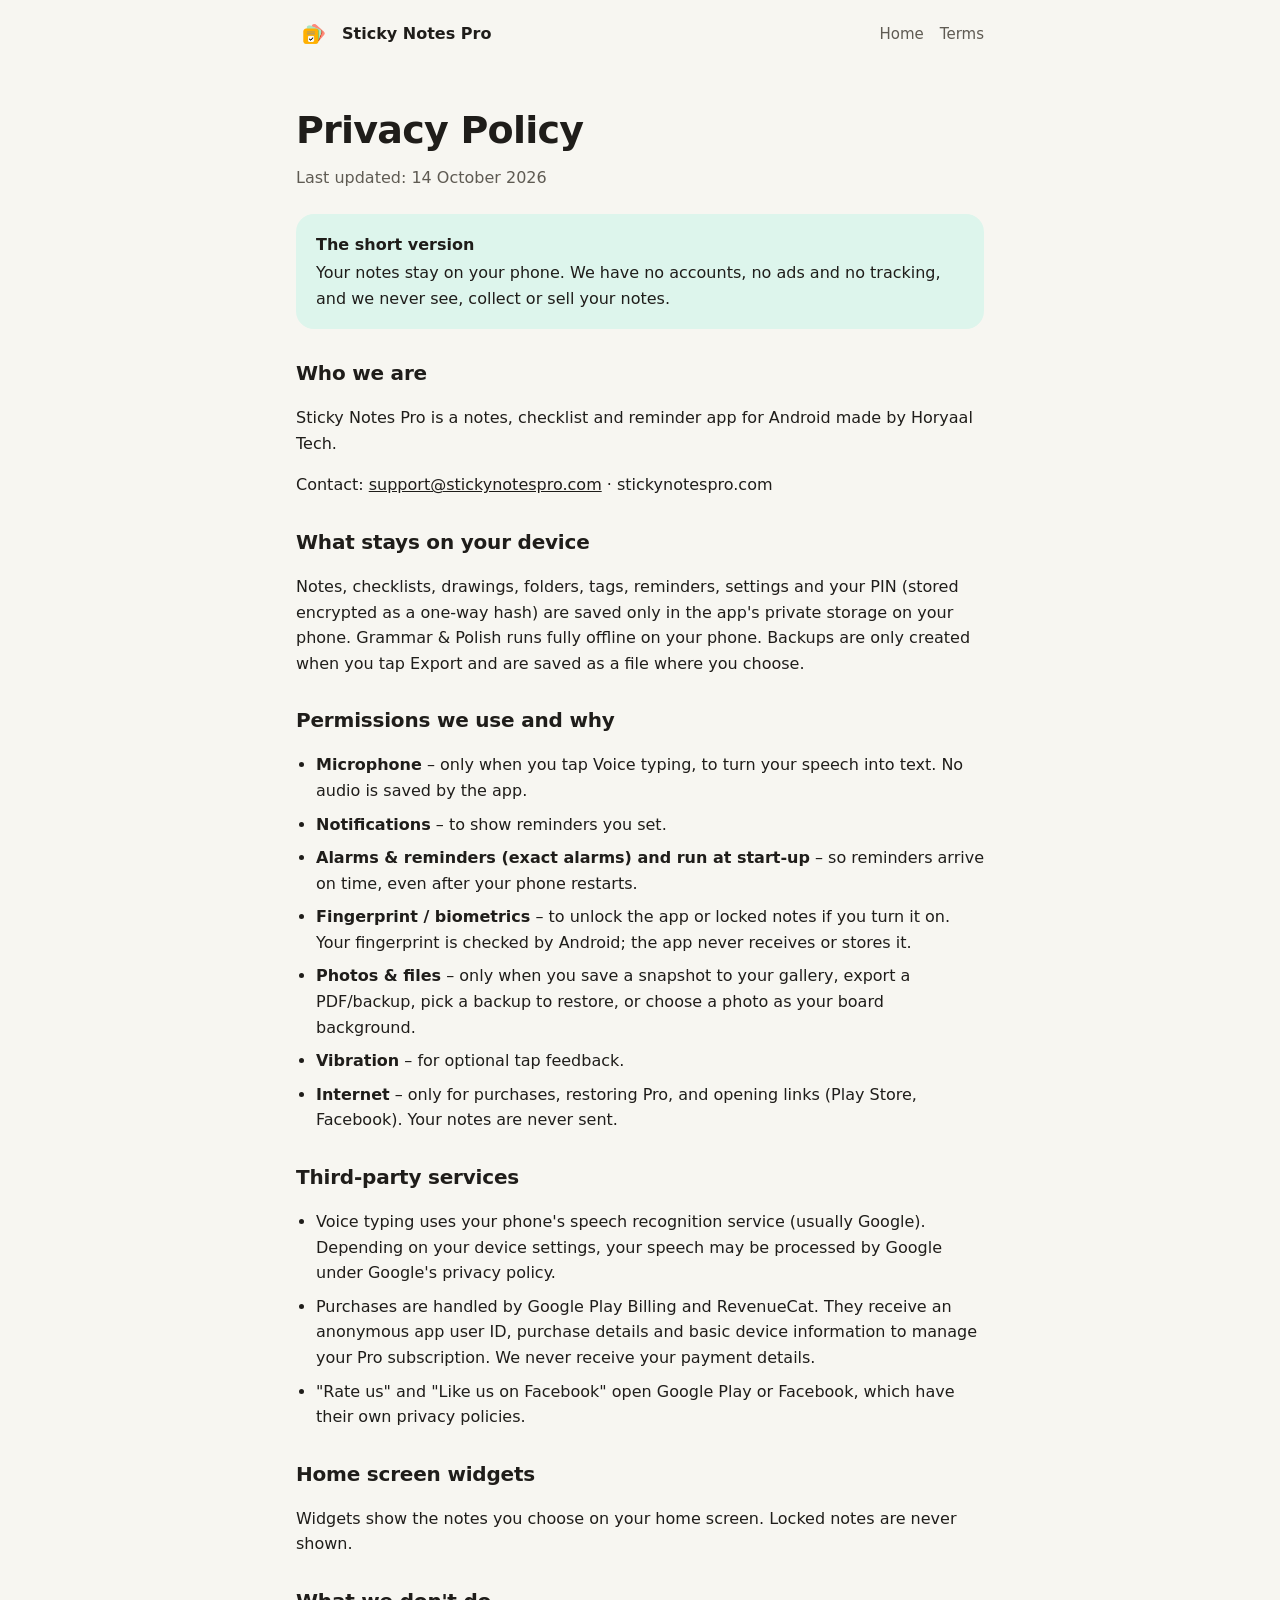
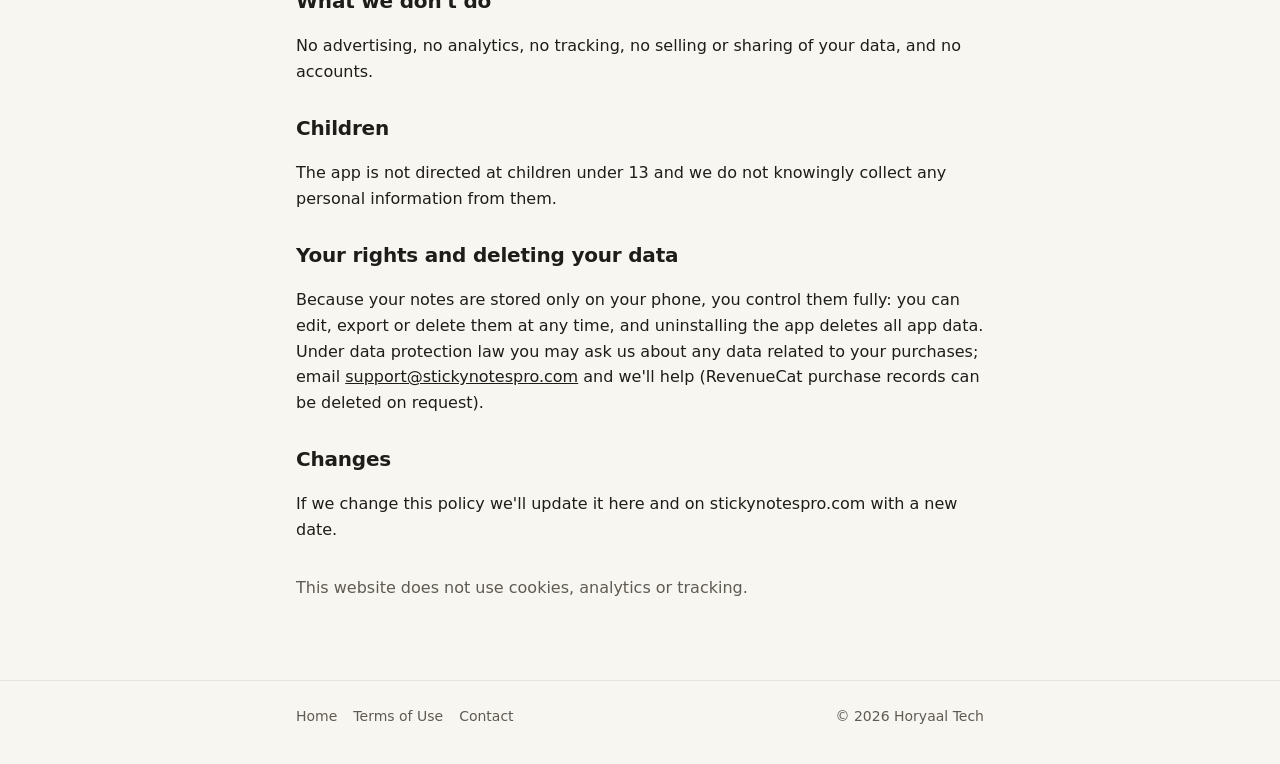
==== privacy.html @ 5d9a803b "Add files via upload" ====
<!doctype html>
<html lang="en-GB">
<head>
<meta charset="utf-8">
<meta name="viewport" content="width=device-width,initial-scale=1">
<title>Privacy Policy – Sticky Notes Pro</title>
<meta name="description" content="Privacy Policy for Sticky Notes Pro by Horyaal Tech.">
<meta name="theme-color" content="#F7F6F1">
<link rel="icon" href="favicon-32.png" sizes="32x32">
<link rel="apple-touch-icon" href="apple-touch-icon.png">
<link rel="stylesheet" href="styles.css">
</head>
<body>
<header class="top"><div class="wrap narrow">
  <a class="brand" href="/"><img src="icon-512.png" alt="">Sticky Notes Pro</a>
  <nav><a href="/">Home</a><a href="terms.html">Terms</a></nav>
</div></header>

<main class="wrap narrow legal">
  <h1>Privacy Policy</h1>
  <p class="date">Last updated: 14 October 2026</p>

  <div class="summary">
    <strong>The short version</strong>
    Your notes stay on your phone. We have no accounts, no ads and no tracking, and we never see, collect or sell your notes.
  </div>

  <h2>Who we are</h2>
  <p>Sticky Notes Pro is a notes, checklist and reminder app for Android made by Horyaal Tech.</p>
  <p>Contact: <a href="mailto:support@stickynotespro.com">support@stickynotespro.com</a> · stickynotespro.com</p>

  <h2>What stays on your device</h2>
  <p>Notes, checklists, drawings, folders, tags, reminders, settings and your PIN (stored encrypted as a one-way hash) are saved only in the app's private storage on your phone. Grammar &amp; Polish runs fully offline on your phone. Backups are only created when you tap Export and are saved as a file where you choose.</p>

  <h2>Permissions we use and why</h2>
  <ul>
    <li><strong>Microphone</strong> – only when you tap Voice typing, to turn your speech into text. No audio is saved by the app.</li>
    <li><strong>Notifications</strong> – to show reminders you set.</li>
    <li><strong>Alarms &amp; reminders (exact alarms) and run at start-up</strong> – so reminders arrive on time, even after your phone restarts.</li>
    <li><strong>Fingerprint / biometrics</strong> – to unlock the app or locked notes if you turn it on. Your fingerprint is checked by Android; the app never receives or stores it.</li>
    <li><strong>Photos &amp; files</strong> – only when you save a snapshot to your gallery, export a PDF/backup, pick a backup to restore, or choose a photo as your board background.</li>
    <li><strong>Vibration</strong> – for optional tap feedback.</li>
    <li><strong>Internet</strong> – only for purchases, restoring Pro, and opening links (Play Store, Facebook). Your notes are never sent.</li>
  </ul>

  <h2>Third-party services</h2>
  <ul>
    <li>Voice typing uses your phone's speech recognition service (usually Google). Depending on your device settings, your speech may be processed by Google under Google's privacy policy.</li>
    <li>Purchases are handled by Google Play Billing and RevenueCat. They receive an anonymous app user ID, purchase details and basic device information to manage your Pro subscription. We never receive your payment details.</li>
    <li>"Rate us" and "Like us on Facebook" open Google Play or Facebook, which have their own privacy policies.</li>
  </ul>

  <h2>Home screen widgets</h2>
  <p>Widgets show the notes you choose on your home screen. Locked notes are never shown.</p>

  <h2>What we don't do</h2>
  <p>No advertising, no analytics, no tracking, no selling or sharing of your data, and no accounts.</p>

  <h2>Children</h2>
  <p>The app is not directed at children under 13 and we do not knowingly collect any personal information from them.</p>

  <h2>Your rights and deleting your data</h2>
  <p>Because your notes are stored only on your phone, you control them fully: you can edit, export or delete them at any time, and uninstalling the app deletes all app data. Under data protection law you may ask us about any data related to your purchases; email <a href="mailto:support@stickynotespro.com">support@stickynotespro.com</a> and we'll help (RevenueCat purchase records can be deleted on request).</p>

  <h2>Changes</h2>
  <p>If we change this policy we'll update it here and on stickynotespro.com with a new date.</p>

  <p style="color:var(--muted);margin-top:32px">This website does not use cookies, analytics or tracking.</p>
</main>

<footer><div class="wrap narrow">
  <div><a href="/">Home</a><a href="terms.html">Terms of Use</a><a href="mailto:support@stickynotespro.com">Contact</a></div>
  <div>© 2026 Horyaal Tech</div>
</div></footer>
</body>
</html>
---- styles.css ----
:root{
  --bg:#F7F6F1; --card:#FFFFFF; --ink:#1F1D1A; --muted:#5F5B53; --line:#E7E3D8;
  --amber:#FFB000; --amber-soft:#FFF1CC; --coral:#FF7A6B; --mint:#4CC9A0; --mint-soft:#DDF5EC;
}
@media (prefers-color-scheme: dark){
  :root{ --bg:#161513; --card:#201F1C; --ink:#F3F1EA; --muted:#B4AFA4; --line:#34312C;
    --amber-soft:#3A2F12; --mint-soft:#163329; }
}
*{box-sizing:border-box}
html{-webkit-text-size-adjust:100%}
body{margin:0;background:var(--bg);color:var(--ink);
  font:16px/1.6 system-ui,-apple-system,"Segoe UI",Roboto,"Helvetica Neue",Arial,sans-serif}
a{color:inherit}
.wrap{max-width:960px;margin:0 auto;padding:0 16px}
.narrow{max-width:720px}

/* Header */
header.top{padding:16px 0}
header.top .wrap{display:flex;align-items:center;justify-content:space-between;gap:12px}
.brand{display:flex;align-items:center;gap:10px;text-decoration:none;font-weight:700}
.brand img{width:36px;height:36px;border-radius:9px}
nav a{text-decoration:none;color:var(--muted);font-size:15px;margin-left:16px}
nav a:hover{color:var(--ink)}

/* Hero */
.hero{text-align:center;padding:40px 0 48px}
.hero img{width:120px;height:120px;border-radius:28px;box-shadow:0 12px 32px rgba(0,0,0,.12)}
.hero h1{font-size:clamp(30px,6vw,46px);line-height:1.15;margin:24px 0 10px;letter-spacing:-.02em}
.hero p.lead{font-size:clamp(17px,2.6vw,20px);color:var(--muted);max-width:600px;margin:0 auto 28px}
.btn{display:inline-flex;align-items:center;gap:8px;background:var(--ink);color:var(--bg);
  text-decoration:none;font-weight:600;padding:14px 22px;border-radius:14px}
.btn small{font-weight:400;opacity:.75}
.pill{display:inline-block;background:var(--amber-soft);color:var(--ink);font-size:13px;font-weight:600;
  padding:4px 12px;border-radius:999px;margin-bottom:6px}

/* Sections */
section{padding:28px 0}
h2{font-size:clamp(24px,4vw,30px);letter-spacing:-.01em;margin:0 0 18px}
.grid{display:grid;grid-template-columns:repeat(auto-fit,minmax(240px,1fr));gap:14px}
.card{background:var(--card);border:1px solid var(--line);border-radius:20px;padding:20px}
.card h3{margin:0 0 4px;font-size:17px}
.card p{margin:0;color:var(--muted);font-size:15px}
.dot{display:inline-block;width:10px;height:10px;border-radius:3px;margin-right:8px;vertical-align:middle}
.plan{border-top:5px solid var(--mint)}
.plan.pro{border-top-color:var(--amber)}
.plan ul{list-style:none;padding:0;margin:12px 0 0}
.plan li{padding:7px 0 7px 26px;position:relative;border-bottom:1px solid var(--line);font-size:15px}
.plan li:last-child{border-bottom:0}
.plan li::before{content:"✓";position:absolute;left:2px;font-weight:700;color:var(--mint)}
.plan.pro li::before{color:var(--amber)}
.promise{background:var(--mint-soft);border-radius:24px;padding:28px}
.promise h2{margin-bottom:8px}
.promise p{margin:0;font-size:17px}

/* Legal */
.legal{padding-top:16px;padding-bottom:40px}
.legal h1{font-size:clamp(28px,5vw,38px);margin:16px 0 4px;letter-spacing:-.02em}
.legal .date{color:var(--muted);margin:0 0 24px}
.legal h2{font-size:20px;margin:28px 0 8px}
.legal p,.legal li{color:var(--ink)}
.legal ul{padding-left:20px}
.legal li{margin:8px 0}
.summary{background:var(--mint-soft);border-radius:18px;padding:18px 20px}
.summary strong{display:block;margin-bottom:2px}

/* Footer */
footer{border-top:1px solid var(--line);margin-top:24px;padding:24px 0 36px;color:var(--muted);font-size:14px}
footer .wrap{display:flex;flex-wrap:wrap;gap:12px 24px;justify-content:space-between}
footer a{text-decoration:none;margin-right:16px}
footer a:hover{color:var(--ink)}
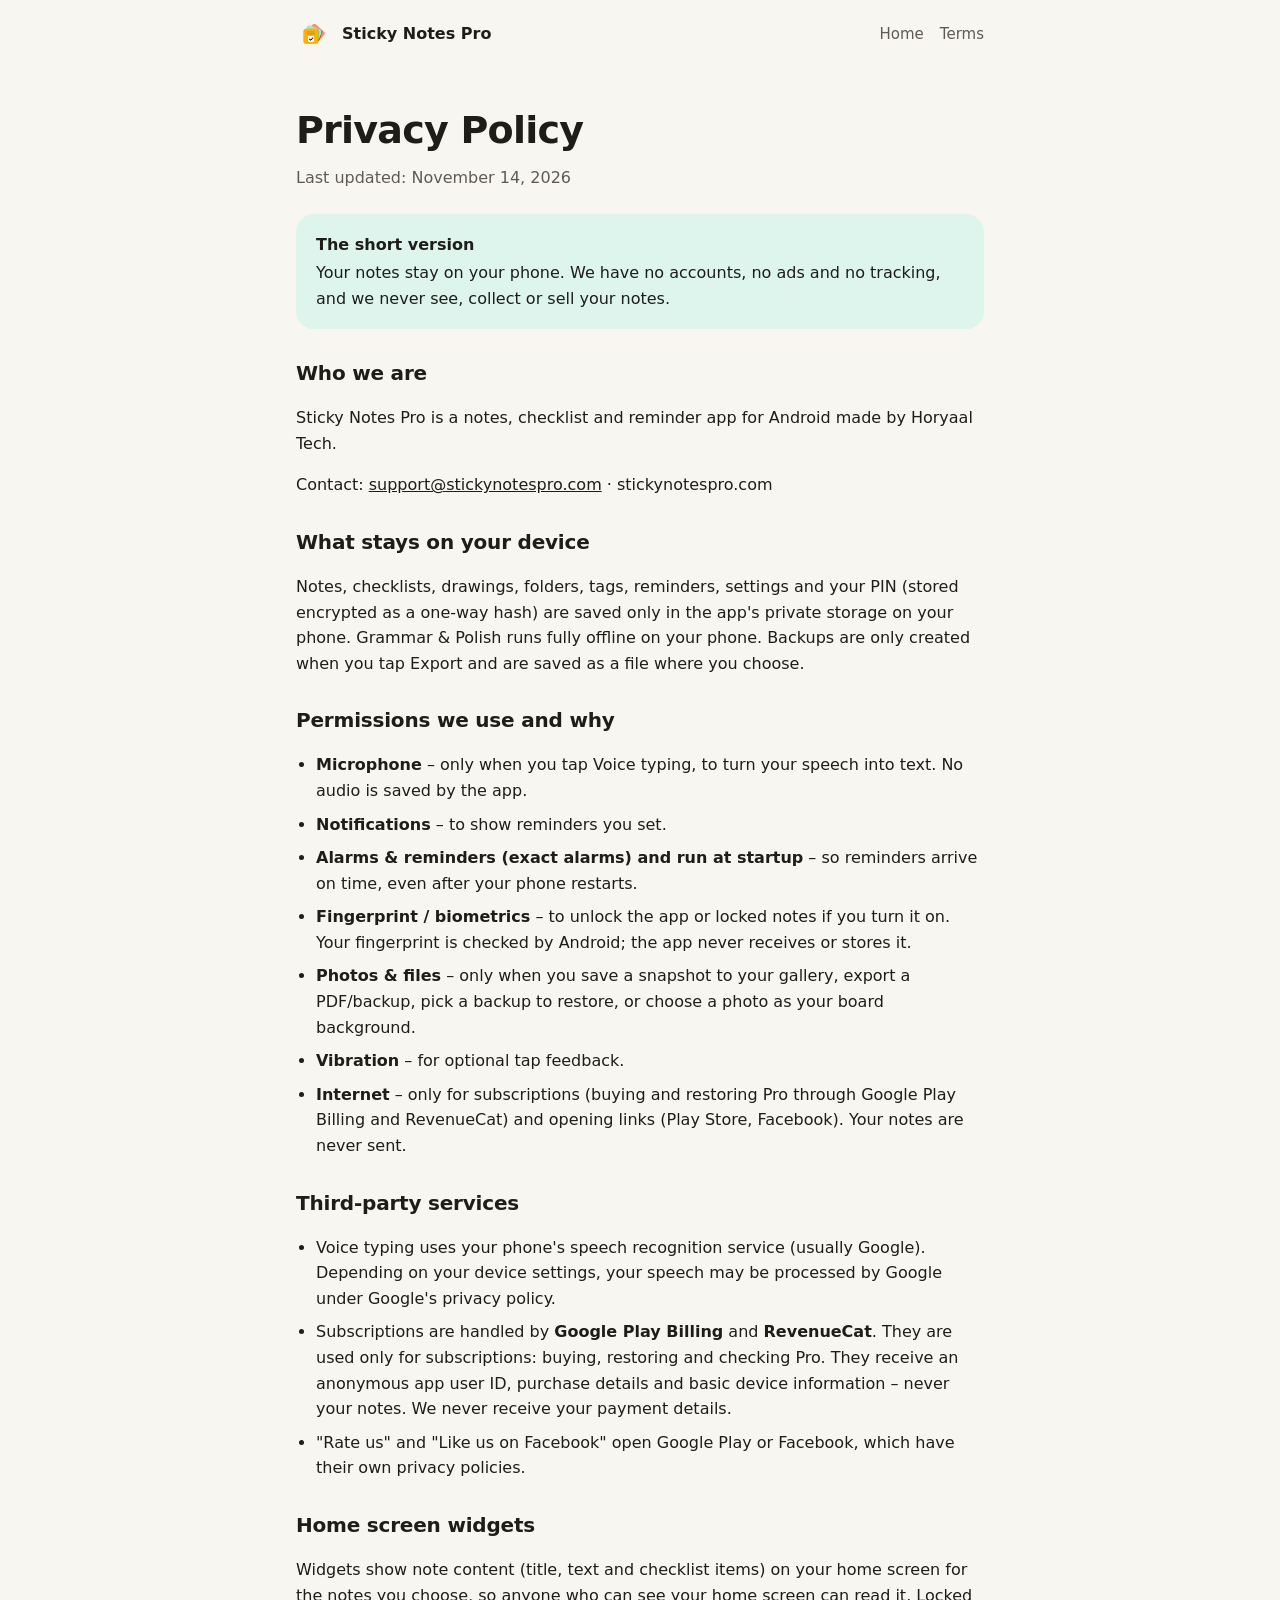
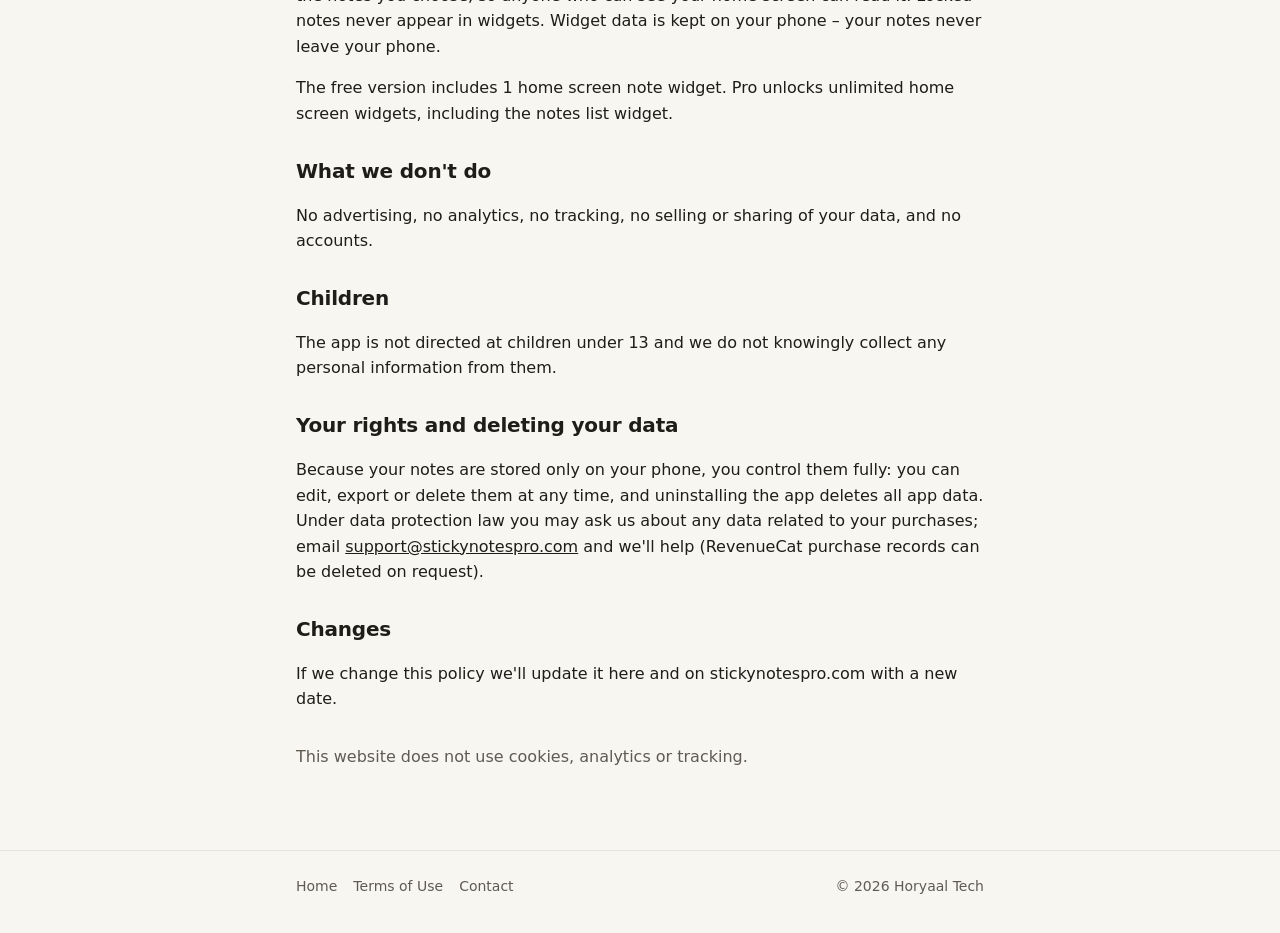
==== commit 4f261951: "Google Play button, widget rules, US English - "Coming soon on Google Play" becomes a real Google Pl" ====
--- a/privacy.html
+++ b/privacy.html
@@ -1,5 +1,5 @@
 <!doctype html>
-<html lang="en-GB">
+<html lang="en-US">
 <head>
 <meta charset="utf-8">
 <meta name="viewport" content="width=device-width,initial-scale=1">
@@ -18,7 +18,7 @@
 
 <main class="wrap narrow legal">
   <h1>Privacy Policy</h1>
-  <p class="date">Last updated: 14 October 2026</p>
+  <p class="date">Last updated: November 14, 2026</p>
 
   <div class="summary">
     <strong>The short version</strong>
@@ -36,22 +36,23 @@
   <ul>
     <li><strong>Microphone</strong> – only when you tap Voice typing, to turn your speech into text. No audio is saved by the app.</li>
     <li><strong>Notifications</strong> – to show reminders you set.</li>
-    <li><strong>Alarms &amp; reminders (exact alarms) and run at start-up</strong> – so reminders arrive on time, even after your phone restarts.</li>
+    <li><strong>Alarms &amp; reminders (exact alarms) and run at startup</strong> – so reminders arrive on time, even after your phone restarts.</li>
     <li><strong>Fingerprint / biometrics</strong> – to unlock the app or locked notes if you turn it on. Your fingerprint is checked by Android; the app never receives or stores it.</li>
     <li><strong>Photos &amp; files</strong> – only when you save a snapshot to your gallery, export a PDF/backup, pick a backup to restore, or choose a photo as your board background.</li>
     <li><strong>Vibration</strong> – for optional tap feedback.</li>
-    <li><strong>Internet</strong> – only for purchases, restoring Pro, and opening links (Play Store, Facebook). Your notes are never sent.</li>
+    <li><strong>Internet</strong> – only for subscriptions (buying and restoring Pro through Google Play Billing and RevenueCat) and opening links (Play Store, Facebook). Your notes are never sent.</li>
   </ul>
 
   <h2>Third-party services</h2>
   <ul>
     <li>Voice typing uses your phone's speech recognition service (usually Google). Depending on your device settings, your speech may be processed by Google under Google's privacy policy.</li>
-    <li>Purchases are handled by Google Play Billing and RevenueCat. They receive an anonymous app user ID, purchase details and basic device information to manage your Pro subscription. We never receive your payment details.</li>
+    <li>Subscriptions are handled by <strong>Google Play Billing</strong> and <strong>RevenueCat</strong>. They are used only for subscriptions: buying, restoring and checking Pro. They receive an anonymous app user ID, purchase details and basic device information – never your notes. We never receive your payment details.</li>
     <li>"Rate us" and "Like us on Facebook" open Google Play or Facebook, which have their own privacy policies.</li>
   </ul>
 
   <h2>Home screen widgets</h2>
-  <p>Widgets show the notes you choose on your home screen. Locked notes are never shown.</p>
+  <p>Widgets show note content (title, text and checklist items) on your home screen for the notes you choose, so anyone who can see your home screen can read it. Locked notes never appear in widgets. Widget data is kept on your phone – your notes never leave your phone.</p>
+  <p>The free version includes 1 home screen note widget. Pro unlocks unlimited home screen widgets, including the notes list widget.</p>
 
   <h2>What we don't do</h2>
   <p>No advertising, no analytics, no tracking, no selling or sharing of your data, and no accounts.</p>
